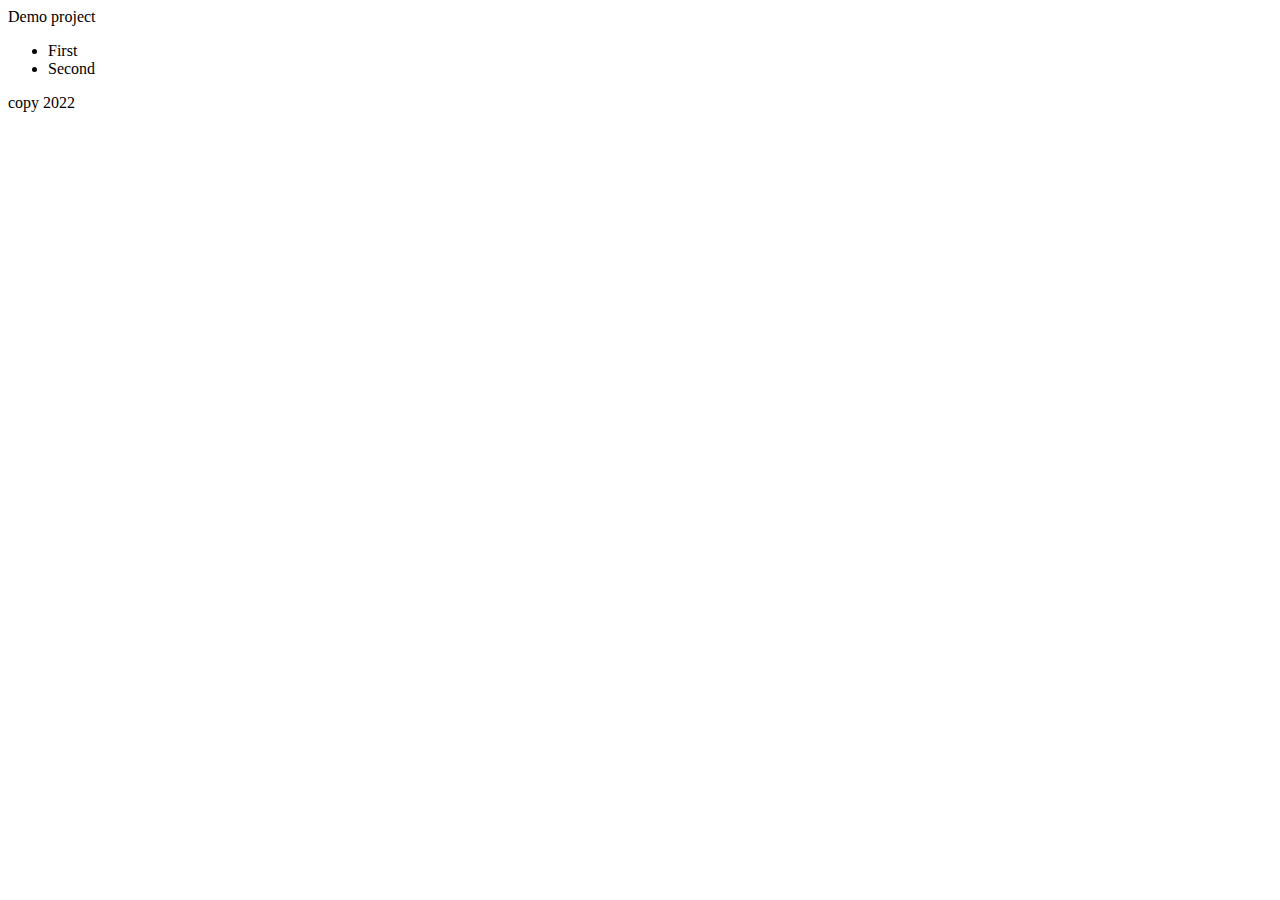
==== index.html @ c33c5262 "initsial commit" ====
<!DOCTYPE html>
<html lang="ru">
    <head>
        <title>Kalinka-club</title>
        <meta charset="utf-8">
        <link href="style.css" rel="stylesheet">
    </head>
    <body>
        Demo project
        <ul>
            <li>First</li>
            <li>Second</li>
        </ul>
        <footer> copy 2022</footer>
    </body>
</html>
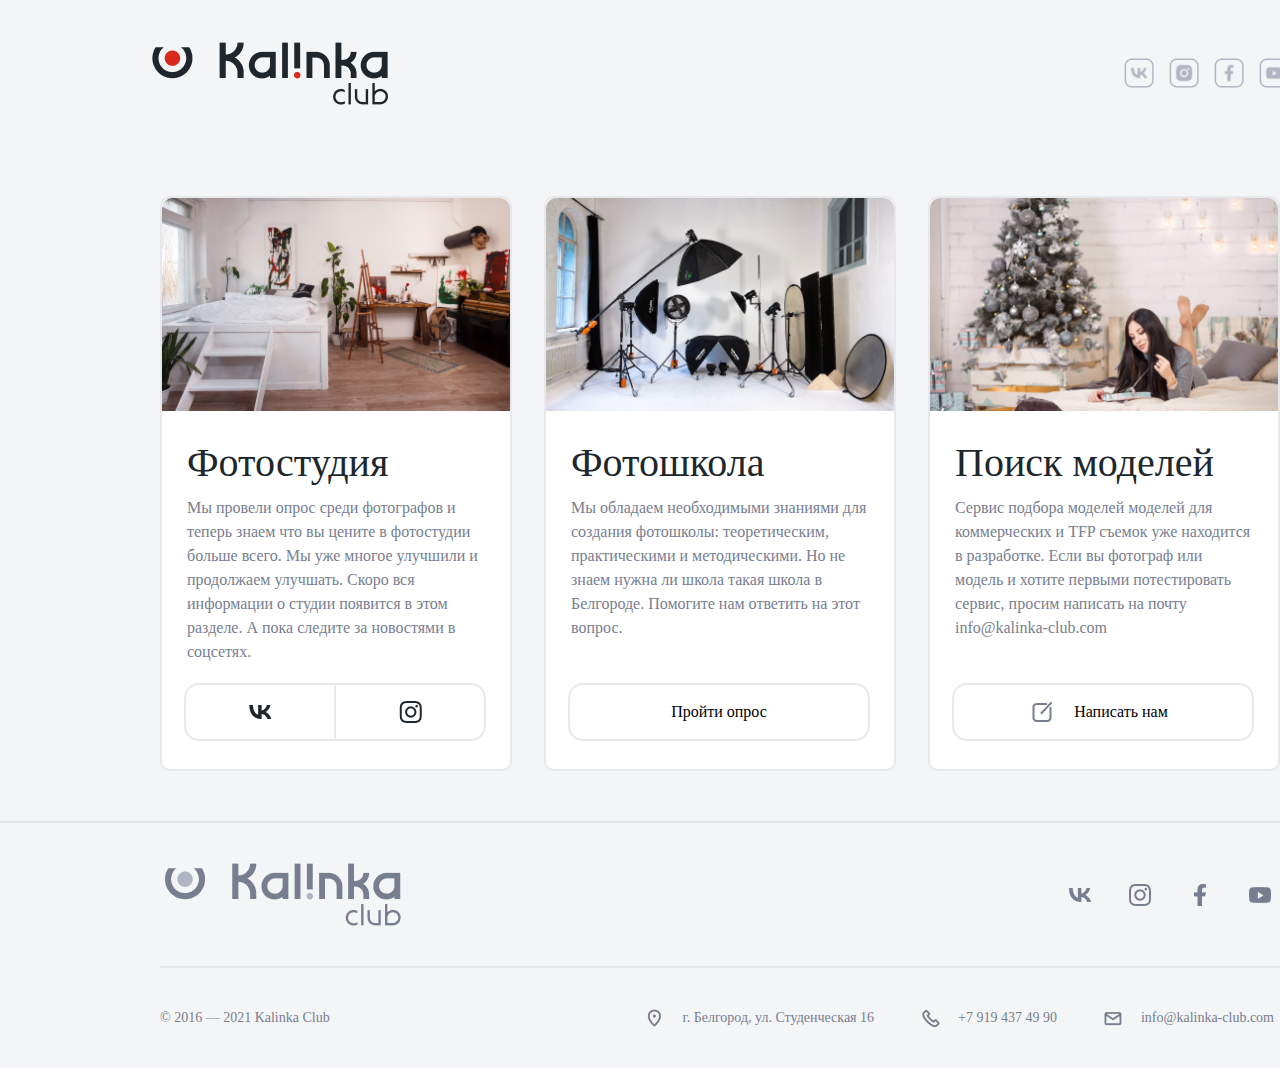
==== commit 9daa3873: "initsial commit Kalinka" ====
--- a/index.html
+++ b/index.html
@@ -6,11 +6,83 @@
         <link href="style.css" rel="stylesheet">
     </head>
     <body>
-        Demo project
-        <ul>
-            <li>First</li>
-            <li>Second</li>
-        </ul>
-        <footer> copy 2022</footer>
+        <div class="page">
+            <header class="header">
+                <img src="image/logo - menu items.png">
+                <div class="social">
+                    <ul class="social__list">
+                      <li class="social__list-item"><a href="#0" class="social__link vk"><span class="hidden">vk</span></a></li>
+                      <li class="social__list-item"><a href="#0" class="social__link instagram"><span class="hidden">instagram</span></a></li>
+                      <li class="social__list-item"><a href="#0" class="social__link facebook"><span class="hidden">facebook</span></a></li>
+                      <li class="social__list-item"><a href="#0" class="social__link youtube"><span class="hidden">youtube</span></a></li>
+                    </ul>
+                  </div>
+            </header>
+            <div class="container">
+                <main class="main">
+                    <article class="card photo-studio">
+
+                        <div class="card__image-container">
+                            <div class="front"><img class="card__image front__image-photo-studio" src="image/card-image__photo-studio.png" ></div>
+                            <div class="back"><img class="back__image"></div>
+                        </div>
+
+                        <div class="card__content">
+                            <h1 class="card__name">Фотостудия</h1>
+                            <p class="card__text">Мы провели опрос среди фотографов и теперь знаем что вы цените в фотостудии больше всего. Мы уже многое улучшили и продолжаем улучшать. Скоро вся информации о студии появится в этом разделе. А пока следите за новостями в соцсетях.</p>
+                        </div>
+                        <div class="card__button-container">
+                            <button class="card__button button_vk"></button>
+                            <button class="card__button button_instagram"></button>
+                        </div>
+                    </article>
+                    <article class="card photo-school">
+                        <div class="card__image-container">
+                            <img class="card__image" src="image/card-image__photo-school.png" >
+                        </div>
+                        <div class="card__content">
+                            <h1 class="card__name">Фотошкола</h1>
+                            <p class="card__text">Мы обладаем необходимыми знаниями для создания фотошколы: теоретическим, практическими и методическими. Но не знаем нужна ли школа такая школа в Белгороде. Помогите нам ответить на этот вопрос.</p>
+                        </div>
+                        <div class="card__button-container">
+                            <button class="card__button button__school">Пройти опрос</button>
+                        </div>
+                    </article>
+                    <article class="card search-for-model">
+                        <div class="card__image-container">
+                            <img class="card__image" src="image/card-image__search-for-model.png" >
+                        </div>
+                        <div class="card__content">
+                            <h1 class="card__name">Поиск моделей</h1>
+                            <p class="card__text">Сервис подбора моделей моделей для коммерческих и TFP съемок уже находится в разработке. Если вы фотограф или модель и хотите первыми потестировать сервис, просим написать на почту info@kalinka-club.com</p>
+                        </div>
+                        <div class="card__button-container">
+                            <button class="card__button write-us">Написать нам</button>
+                        </div>
+                    </article>
+                </main>
+            </div>
+            <footer class="footer">
+                <div class="footer__nav">
+                    <img src="image/footer__logo.png">
+                    <div class="social">
+                        <ul class="social__list footer__social__list">
+                        <li class="social__list-item"><a href="#0" class="social__link footer__vk"><span class="hidden">vk</span></a></li>
+                        <li class="social__list-item"><a href="#0" class="social__link footer__instagram"><span class="hidden">instagram</span></a></li>
+                        <li class="social__list-item"><a href="#0" class="social__link footer__facebook"><span class="hidden">facebook</span></a></li>
+                        <li class="social__list-item"><a href="#0" class="social__link footer__youtube"><span class="hidden">youtube</span></a></li>
+                        </ul>
+                    </div>
+                </div>
+                <div class="footer__bottom-container">
+                    <div class="copywright">© 2016 — 2021 Kalinka Club</div>
+                    <div class="contacts">                        
+                        <div class="address contact">г. Белгород, ул. Студенческая 16</div>
+                        <div class="phone contact">+7 919 437 49 90</div>
+                        <div class="email contact">info@kalinka-club.com</div>
+                    </div>
+                </div>
+            </footer>
+        </div> 
     </body>
-</html>
+</html>--- a/style.css
+++ b/style.css
@@ -0,0 +1,318 @@
+* {
+    margin: 0;
+    padding: 0;
+    box-sizing: border-box;
+}
+
+.page {
+    margin-left: auto;
+    margin-right: auto;
+    width: 1440px;
+    background-color: #F4F5F6;
+}
+
+.header {
+    display: flex;
+    justify-content: space-between;
+    align-items: center;
+    padding: 41.5px 151.5px;
+
+}
+
+.social__list {
+    display: flex;
+    gap: 15px;
+}   
+
+.social__list-item {
+    list-style-type: none;
+}
+
+.social__link {
+    display: block;
+    width: 30px;
+    height: 30px;
+    background-repeat: no-repeat;
+    background-position: center;
+    background-size: 30px;
+}
+
+.vk {
+    background-image: url(image/social-vk.png);
+}
+
+.vk:hover {
+    background-image: url(image/social-vk-hover.png);
+}
+
+.instagram {
+    background-image: url(image/social-inst.png);
+}
+
+.instagram:hover {
+    background-image: url(image/social-instagram-hover.png);
+}
+
+.facebook {
+    background-image: url(image/social-fb.png);
+}
+
+.facebook:hover {
+    background-image: url(image/social-facebook-hover.png);
+}
+
+.youtube {
+    background-image: url(image/youtube.png);
+}
+
+.youtube:hover {
+    background-image: url(image/social-youtube-hover.png);
+}
+
+.hidden {
+    width: 1px;
+    height: 1px;
+    clip: rect(1px, 1px, 1px, 1px);
+    position: absolute;
+}
+
+.container {
+    padding: 50px 160px;
+}
+
+.main {
+    display: flex;
+    width: 1120px;
+    margin-left: auto;
+    margin-right: auto;
+    gap: 32px;
+}
+
+.card {
+    width: 352px;
+    border: 2px solid #E6E8EC;
+    border-radius: 10px;
+    background-color: #fff;
+    position: relative;
+}
+
+.card__content {
+    padding: 30px 25px 25px 25px;
+}
+
+.card__name {
+    font-family: Maxico;
+    font-weight: 500;
+    font-size: 40px;
+    color: #20272C;
+    line-height: 1;
+    padding-bottom: 13px;
+}
+
+.card__text {
+    font-family: Gotham Pro;
+    font-weight: 400;
+    font-size: 16px;
+    line-height: 24px;
+    color: #777E90;
+    padding-bottom: 80px;
+}
+
+.card__button-container {
+    position: absolute;
+    bottom: 28px;
+    left: 22px;
+}
+
+.card__image-container {
+    width: 348px;
+    max-height: 215px;
+}
+
+.card__image {
+    width: 348px;
+}
+
+.card__button {
+    width: 100%;
+    height: 100%;
+    border: 2px solid #E6E8EC;
+    background-color: #fff;
+    border-radius: 15px;
+    font-family: Gotham Pro;
+    font-size: 16px;
+    font-weight: 400;
+    line-height: 18px;
+    letter-spacing: 0em;
+    text-align: center;
+}
+
+.button_vk {
+    width: 50%;
+    border-right-width: 1px ;
+    border-radius: 15px 0 0 15px;
+    background-image: url(image/button-vk.png);
+    background-repeat: no-repeat;
+    background-position: center center;
+}
+
+.button_vk:hover {
+    background: url(image/button-vk-hover.png) center center no-repeat, #0077FF;
+}
+
+.button_vk:active {
+    background: url(image/button-vk-hover.png) center center no-repeat, linear-gradient(rgba(0, 0, 0, 0.2), rgba(0, 0, 0, 0.2)), #0077FF;
+}
+
+.button_instagram {
+    width: 50%;
+    border-left-width: 1px;
+    border-radius: 0 15px 15px 0;
+    background-image: url(image/button-instagram.png);
+    background-repeat: no-repeat;
+    background-position: center center;
+}
+
+.button_instagram:hover {
+    background: url(image/button-instagram-hover.png) center center no-repeat, radial-gradient(100.61% 135.95% at -0.61% 100%, #FDBF53 0%, #F1203E 32.73%, #B629A7 64.85%, #5342D5 100%), #DA291C;
+}
+
+.button_instagram:active {
+    background: url(image/button-instagram-hover.png) center center no-repeat, linear-gradient(rgba(0, 0, 0, 0.2), rgba(0, 0, 0, 0.2)), radial-gradient(100.61% 135.95% at -0.61% 100%, #FDBF53 0%, #F1203E 32.73%, #B629A7 64.85%, #5342D5 100%), #DA291C;
+}
+
+.write-us {
+    background-image: url(image/ic_Write_message.png);
+    background-repeat: no-repeat;
+    background-position: center left 76px;
+    padding-left: 36px;
+}
+
+.write-us:hover {
+    background-image: url(image/ic_Write_message-hover.png);
+    background-color: #DA291C;
+    color: #FCFCFD;
+}
+
+.card__button.write-us:active {
+    background: url(image/ic_Write_message-hover.png) center left 76px no-repeat,  radial-gradient(49.7% 107.76% at 49.7% 50%, rgba(255, 193, 35, 0.4) 64.63%, rgba(218, 41, 28, 0.4) 100%), #DA291C; 
+}
+
+.button__school:hover {
+    background-color: #DA291C;
+    color: #FCFCFD;
+}
+
+.button__school:active {
+    background: radial-gradient(49.7% 107.76% at 49.7% 50%, rgba(255, 193, 35, 0.4) 64.63%, rgba(218, 41, 28, 0.4) 100%), #DA291C;
+}
+
+.card__button-container {
+    margin-left: auto;
+    margin-right: auto;
+    width: 302px;
+    height: 58px;
+    display: flex;
+    flex-wrap: nowrap;
+}
+
+.card__image {
+    border-radius: 10px 10px 0 0;
+}
+
+.footer__social__list {
+    gap: 30px;
+}
+
+.footer__nav {
+    display: flex;
+    justify-content: space-between;
+    align-items: center;
+    width: 1440px;
+    margin-left: auto;
+    margin-right: auto;
+    padding: 40px 165px;
+    border-top: 2px solid #E5E5E5;
+}
+
+.footer__vk {
+    background-image: url(image/footer__vk.png);
+    background-size: 40px;
+}
+
+.footer__vk:hover {
+    background-image: url(image/footer__vk-hover.png);
+}
+
+.footer__instagram {
+    background-image: url(image/footer__instagram.png);
+    background-size: 40px;
+}
+
+.footer__instagram:hover {
+    background-image: url(image/footer__instagram-hover.png);
+}
+
+.footer__facebook {
+    background-image: url(image/footer__facebook.png);
+    background-size: 40px;
+}
+
+.footer__facebook:hover {
+    background-image: url(image/footer__facebook-hover.png);
+}
+
+.footer__youtube {
+    background-image: url(image/footer__youtube.png);
+    background-size: 40px;
+}
+
+.footer__youtube:hover {
+    background-image: url(image/footer__youtube-hover.png);
+}
+
+.contacts {
+    display: flex;
+    justify-content: space-between;
+    gap: 46px;
+}
+
+.footer__bottom-container {
+    display: flex;
+    justify-content: space-between;
+    width: 1120px;
+    border-top: 2px solid #E5E5E5;
+    margin-left: auto;
+    margin-right: auto;
+    padding: 40px 6px 40px 0;
+
+    font-family: Gotham Pro;
+    font-size: 14px;
+    font-style: normal;
+    font-weight: 400;
+    line-height: 20px;
+    letter-spacing: 0em;
+    text-align: left;
+    color: #777E90;
+    ;
+}
+
+.copywright {
+    margin-right: 100px;
+}
+
+.contact {
+    padding-left: 38px;
+}
+
+.address {
+    background: url(image/icons-location.png) left center no-repeat;
+}
+
+.phone {
+    background: url(image/icons-phone.png) left center no-repeat;
+}
+
+.email {
+    background: url(image/icons-mail.png) left center no-repeat;
+}